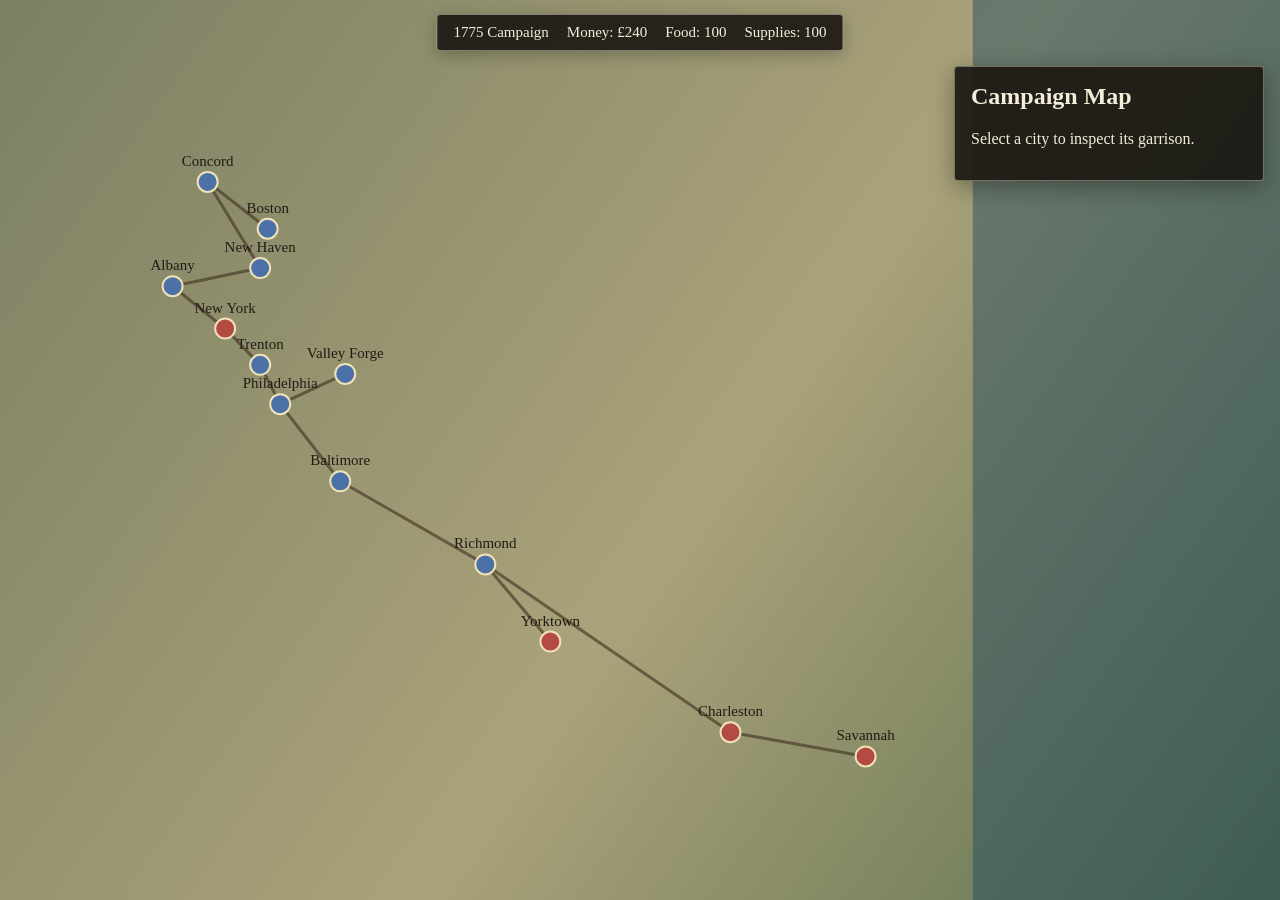
==== index.html @ 15ceb8cb "Create the complete Phase 1 browser RTS foundation" ====
<!doctype html>
<html lang="en">
<head>
  <meta charset="UTF-8">
  <meta name="viewport" content="width=device-width, initial-scale=1.0">
  <title>American Revolution RTS</title>
  <link rel="stylesheet" href="styles.css">
</head>
<body>
  <main id="game-shell">
    <canvas id="game-canvas" aria-label="American Revolution campaign map"></canvas>
    <div id="top-bar"></div>
    <aside id="city-panel"></aside>
  </main>
  <script type="module" src="src/main.js"></script>
</body>
</html>
---- styles.css ----
:root {
  color-scheme: dark;
  --ink: #1d1a14;
  --paper: #d8c69b;
  --american-blue: #4c70a8;
  --british-red: #b44b43;
}

* { box-sizing: border-box; }

body {
  margin: 0;
  overflow: hidden;
  background: #17130e;
  color: #f4edda;
  font-family: Georgia, "Times New Roman", serif;
}

#game-shell {
  position: relative;
  width: 100vw;
  height: 100vh;
}

canvas {
  display: block;
  width: 100%;
  height: 100%;
}

#top-bar {
  position: absolute;
  top: 14px;
  left: 50%;
  transform: translateX(-50%);
  display: flex;
  gap: 18px;
  padding: 9px 16px;
  border: 1px solid rgba(244,237,218,.45);
  border-radius: 4px;
  background: rgba(29,26,20,.92);
  font-size: 15px;
  box-shadow: 0 4px 16px rgba(0,0,0,.25);
}

#city-panel {
  position: absolute;
  right: 16px;
  top: 66px;
  width: 310px;
  max-height: calc(100vh - 82px);
  overflow-y: auto;
  padding: 16px;
  border: 1px solid rgba(244,237,218,.4);
  border-radius: 4px;
  background: rgba(29,26,20,.94);
  box-shadow: 0 6px 24px rgba(0,0,0,.35);
}

#city-panel h2, #city-panel h3 { margin-top: 0; }

button {
  margin: 3px 3px 3px 0;
  padding: 7px 10px;
  border: 1px solid #cbb98d;
  border-radius: 3px;
  background: #342f25;
  color: #fff9e8;
  font-family: inherit;
  cursor: pointer;
}

button:hover { background: #4a4334; }
button:disabled { opacity: .45; cursor: not-allowed; }

.garrison-row {
  display: flex;
  justify-content: space-between;
  border-bottom: 1px solid rgba(244,237,218,.12);
  padding: 5px 0;
}
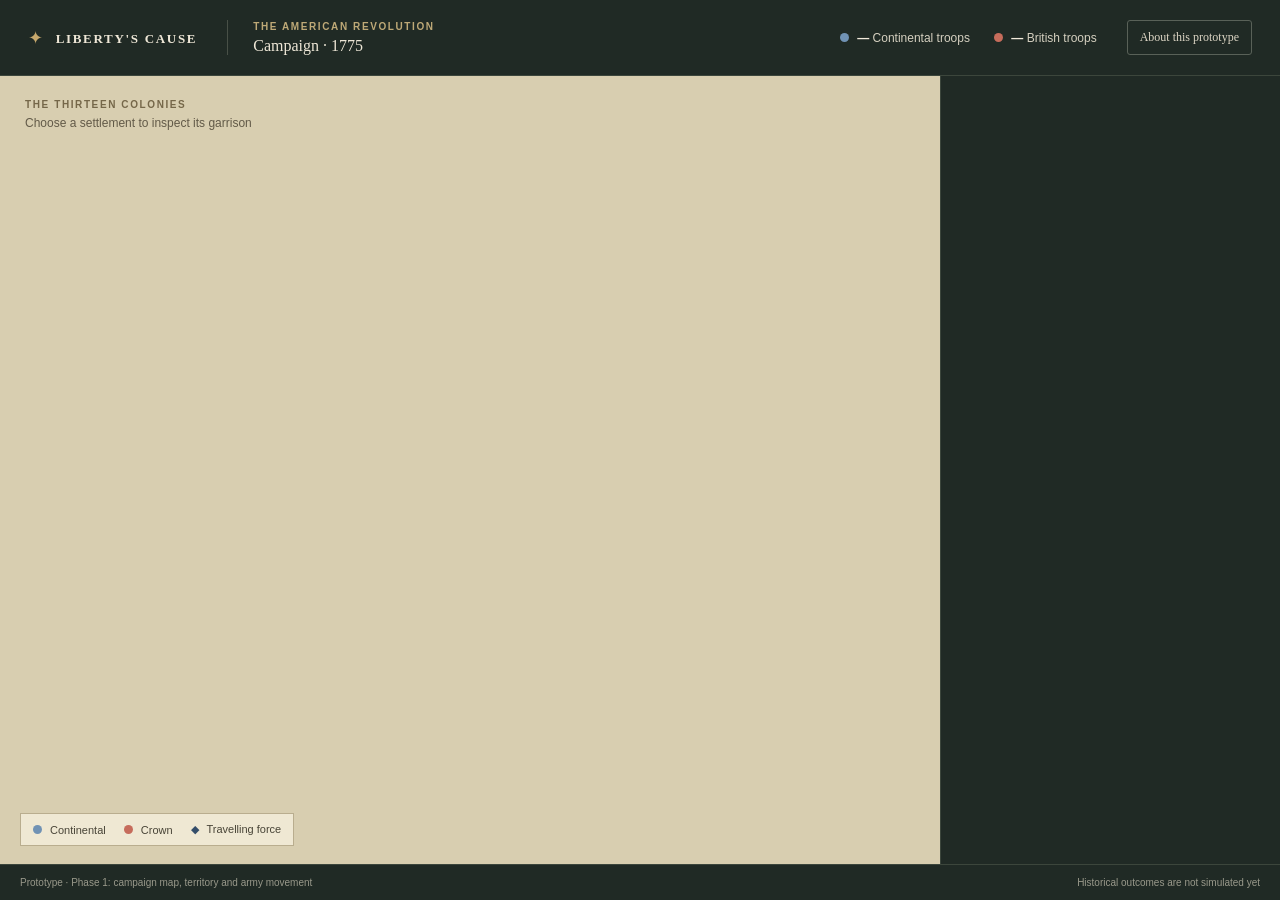
==== commit 6918e862: "Build Phase 1 campaign map and city-based army movement" ====
--- a/index.html
+++ b/index.html
@@ -3,15 +3,37 @@
 <head>
   <meta charset="UTF-8">
   <meta name="viewport" content="width=device-width, initial-scale=1.0">
-  <title>American Revolution RTS</title>
+  <meta name="theme-color" content="#18251f">
+  <meta name="description" content="A historical campaign map prototype for the American Revolutionary War.">
+  <title>Liberty's Cause — American Revolution RTS</title>
   <link rel="stylesheet" href="styles.css">
 </head>
 <body>
   <main id="game-shell">
-    <canvas id="game-canvas" aria-label="American Revolution campaign map"></canvas>
-    <div id="top-bar"></div>
-    <aside id="city-panel"></aside>
+    <header class="topbar">
+      <a class="wordmark" href="#" aria-label="Liberty's Cause home"><span class="wordmark-star">✦</span> LIBERTY'S CAUSE</a>
+      <div class="campaign-heading"><span class="eyebrow">THE AMERICAN REVOLUTION</span><strong>Campaign · 1775</strong></div>
+      <div class="campaign-stats"><span><i class="dot blue"></i> <b id="american-count">—</b> Continental troops</span><span><i class="dot red"></i> <b id="british-count">—</b> British troops</span></div>
+      <button id="history-button" class="quiet-button" type="button">About this prototype</button>
+    </header>
+    <section class="game-layout" aria-label="Campaign game">
+      <section class="map-wrap" aria-label="Campaign map">
+        <div class="map-caption"><span class="eyebrow">THE THIRTEEN COLONIES</span><span>Choose a settlement to inspect its garrison</span></div>
+        <canvas id="game-canvas" aria-label="Interactive campaign map of the eastern American colonies"></canvas>
+        <div class="map-legend"><span><i class="dot blue"></i> Continental</span><span><i class="dot red"></i> Crown</span><span><i class="army-key">◆</i> Travelling force</span></div>
+        <div id="toast" class="toast" role="status" aria-live="polite"></div>
+      </section>
+      <aside id="city-panel" class="side-panel" aria-live="polite"></aside>
+    </section>
+    <footer class="footer"><span>Prototype · Phase 1: campaign map, territory and army movement</span><span>Historical outcomes are not simulated yet</span></footer>
   </main>
-  <script type="module" src="src/main.js"></script>
+  <dialog id="about-dialog" class="about-dialog">
+    <form method="dialog"><button class="dialog-close" aria-label="Close">×</button></form>
+    <span class="eyebrow">DEVELOPMENT NOTE</span>
+    <h2>A new campaign begins</h2>
+    <p>This is the first playable foundation, built from scratch with browser-native HTML, CSS, JavaScript and Canvas. No game engine or external assets are needed, so it is quick to run and straightforward to expand.</p>
+    <p>Every settlement owns its own garrison. Transfers remove troops from the origin while they travel and add them to the destination only on arrival—there is no shared soldier pool. Enemy-held towns with defenders cannot yet be assaulted; tactical battles are a later development phase.</p>
+    <p class="history-note"><strong>Historical note:</strong> The starting map is a simplified, fictionalized campaign setup for playtesting, not a precise representation of control in 1775.</p>
+  </dialog>
 </body>
 </html>
--- a/styles.css
+++ b/styles.css
@@ -1,81 +1,62 @@
 :root {
-  color-scheme: dark;
-  --ink: #1d1a14;
-  --paper: #d8c69b;
-  --american-blue: #4c70a8;
-  --british-red: #b44b43;
+  font-family: Georgia, "Times New Roman", serif;
+  color: #eee7d7;
+  background: #18211e;
+  font-synthesis: none;
+  --ink: #1d2722;
+  --panel: #202a25;
+  --muted: #aaa996;
+  --paper: #e7dcc0;
+  --blue: #506f91;
+  --red: #a64e43;
+  --gold: #c6a86c;
 }
-
 * { box-sizing: border-box; }
-
-body {
-  margin: 0;
-  overflow: hidden;
-  background: #17130e;
-  color: #f4edda;
-  font-family: Georgia, "Times New Roman", serif;
-}
-
-#game-shell {
-  position: relative;
-  width: 100vw;
-  height: 100vh;
-}
-
-canvas {
-  display: block;
-  width: 100%;
-  height: 100%;
-}
-
-#top-bar {
-  position: absolute;
-  top: 14px;
-  left: 50%;
-  transform: translateX(-50%);
-  display: flex;
-  gap: 18px;
-  padding: 9px 16px;
-  border: 1px solid rgba(244,237,218,.45);
-  border-radius: 4px;
-  background: rgba(29,26,20,.92);
-  font-size: 15px;
-  box-shadow: 0 4px 16px rgba(0,0,0,.25);
-}
-
-#city-panel {
-  position: absolute;
-  right: 16px;
-  top: 66px;
-  width: 310px;
-  max-height: calc(100vh - 82px);
-  overflow-y: auto;
-  padding: 16px;
-  border: 1px solid rgba(244,237,218,.4);
-  border-radius: 4px;
-  background: rgba(29,26,20,.94);
-  box-shadow: 0 6px 24px rgba(0,0,0,.35);
-}
-
-#city-panel h2, #city-panel h3 { margin-top: 0; }
-
-button {
-  margin: 3px 3px 3px 0;
-  padding: 7px 10px;
-  border: 1px solid #cbb98d;
-  border-radius: 3px;
-  background: #342f25;
-  color: #fff9e8;
-  font-family: inherit;
-  cursor: pointer;
-}
-
-button:hover { background: #4a4334; }
-button:disabled { opacity: .45; cursor: not-allowed; }
-
-.garrison-row {
-  display: flex;
-  justify-content: space-between;
-  border-bottom: 1px solid rgba(244,237,218,.12);
-  padding: 5px 0;
-}
+body { margin: 0; min-width: 320px; min-height: 100vh; background: #18211e; }
+button, select { font: inherit; }
+button { color: inherit; }
+#game-shell { min-height: 100vh; display: flex; flex-direction: column; }
+.topbar { min-height: 76px; padding: 0 28px; display:flex; align-items:center; gap:30px; background:#202a25; border-bottom:1px solid #3c463c; }
+.wordmark { color:#eee7d7; text-decoration:none; white-space:nowrap; letter-spacing:.13em; font-size:13px; font-weight:bold; }
+.wordmark-star { color:var(--gold); font-size:18px; vertical-align:-1px; margin-right:6px; }
+.campaign-heading { padding-left:25px; border-left:1px solid #485047; display:flex; flex-direction:column; gap:4px; white-space:nowrap; }
+.eyebrow { color:#bea977; font: bold 10px/1.3 Arial,sans-serif; letter-spacing:.16em; }
+.campaign-heading strong { font-size:16px; font-weight:normal; }
+.campaign-stats { margin-left:auto; display:flex; gap:24px; color:#d5d0c0; font:12px Arial,sans-serif; white-space:nowrap; }
+.campaign-stats b { color:#f1eadb; }
+.dot { width:9px; height:9px; border-radius:50%; display:inline-block; margin-right:5px; }
+.dot.blue { background:#7092b4; }.dot.red { background:#c66c5b; }
+.quiet-button { background:transparent; border:1px solid #596158; color:#ddd6c5; padding:9px 12px; border-radius:3px; cursor:pointer; font-size:12px; white-space:nowrap; }
+.quiet-button:hover { border-color:var(--gold); }
+.game-layout { flex:1; min-height:540px; display:grid; grid-template-columns:minmax(0,1fr) 340px; }
+.map-wrap { position:relative; min-height:540px; overflow:hidden; background:#d8ceb0; }
+.map-caption { position:absolute; z-index:1; top:22px; left:25px; display:flex; flex-direction:column; gap:5px; color:#625a48; font:12px Arial,sans-serif; pointer-events:none; }
+.map-caption .eyebrow { color:#756749; }
+#game-canvas { display:block; width:100%; height:100%; min-height:540px; cursor:pointer; }
+.map-legend { position:absolute; bottom:18px; left:20px; display:flex; gap:18px; align-items:center; padding:9px 12px; background:rgba(242,235,216,.9); color:#484437; border:1px solid #b9ad8e; font:11px Arial,sans-serif; }
+.army-key { color:#344d69; font-style:normal; margin-right:5px; }
+.side-panel { background:#202a25; border-left:1px solid #3c463c; padding:24px 22px; overflow-y:auto; }
+.side-panel h1 { font-size:24px; font-weight:normal; margin:4px 0 8px; color:#f0e8d8; }
+.side-panel h2 { font-size:15px; font-weight:normal; color:#dbc99b; margin:23px 0 9px; padding-bottom:8px; border-bottom:1px solid #414a40; }
+.side-panel p { color:#c3c0b3; font:13px/1.55 Arial,sans-serif; }
+.side-panel .muted { color:#9b9d91; font-size:12px; }
+.owner-tag { display:inline-block; padding:5px 8px; border-radius:2px; margin:3px 0 14px; font: bold 10px Arial,sans-serif; letter-spacing:.12em; text-transform:uppercase; }
+.owner-tag.american { background:#354a5c; color:#c7d7e5; }.owner-tag.british { background:#573831; color:#f0c4b8; }
+.garrison-row { display:flex; justify-content:space-between; padding:9px 0; border-bottom:1px solid #364039; color:#d8d2c2; font:13px Arial,sans-serif; }
+.garrison-row strong { color:#f4ead3; }
+.panel-card { background:#29342d; padding:12px; border:1px solid #3d493e; margin:12px 0; }
+.panel-card label { display:block; color:#b9b8aa; font:11px Arial,sans-serif; margin-bottom:6px; }
+select, input[type="number"] { width:100%; background:#1b241f; border:1px solid #596254; color:#eee7d7; border-radius:2px; padding:8px; }
+.panel-button { width:100%; padding:10px 12px; margin-top:8px; background:#4d674f; border:1px solid #718069; border-radius:2px; cursor:pointer; text-align:center; }
+.panel-button:hover:not(:disabled) { background:#607c5f; }.panel-button.secondary { background:#334352; border-color:#586b7a; }
+.panel-button:disabled { opacity:.42; cursor:not-allowed; }
+.empty-state { padding-top:65px; }.empty-state .seal { font-size:38px; color:var(--gold); }
+.army-card { background:#2b3832; border-left:3px solid #718cac; margin:12px 0; padding:10px; font:12px/1.5 Arial,sans-serif; color:#ddd7c8; }
+.toast { position:absolute; z-index:2; left:50%; bottom:66px; transform:translate(-50%,10px); max-width:min(500px,90%); padding:11px 16px; background:#202a25; border:1px solid #a48d59; color:#f2e7cb; font:13px/1.4 Arial,sans-serif; opacity:0; transition:opacity .2s,transform .2s; pointer-events:none; }
+.toast.show { opacity:1; transform:translate(-50%,0); }
+.footer { min-height:36px; display:flex; justify-content:space-between; align-items:center; gap:12px; padding:0 20px; color:#99998b; background:#202a25; border-top:1px solid #3c463c; font:10px Arial,sans-serif; }
+.about-dialog { width:min(520px,calc(100% - 30px)); padding:30px; border:1px solid #81724f; background:#202a25; color:#eee7d7; box-shadow:0 18px 70px #0009; }
+.about-dialog::backdrop { background:#0d1410bd; }.about-dialog h2 { font-weight:normal; font-size:26px; margin:12px 0; }.about-dialog p { color:#c3c0b3; font:14px/1.65 Arial,sans-serif; }.about-dialog .history-note { border-top:1px solid #414a40; padding-top:12px; font-size:12px; }
+.dialog-close { float:right; border:0; background:none; color:#d9d0bc; font-size:25px; cursor:pointer; }
+@media (max-width:900px) { .topbar { padding:0 16px; gap:15px; }.campaign-stats { gap:10px; }.game-layout { grid-template-columns:minmax(0,1fr) 300px; } }
+@media (max-width:700px) { .topbar { min-height:unset; padding:12px; flex-wrap:wrap; gap:10px; }.campaign-heading { padding-left:12px; }.campaign-stats { order:3; width:100%; margin:0; }.quiet-button { margin-left:auto; }.game-layout { display:flex; flex-direction:column; }.map-wrap { min-height:420px; height:55vh; }.side-panel { min-height:320px; border-left:0; border-top:1px solid #3c463c; }.footer { align-items:flex-start; flex-direction:column; justify-content:center; padding:8px 12px; gap:4px; } }
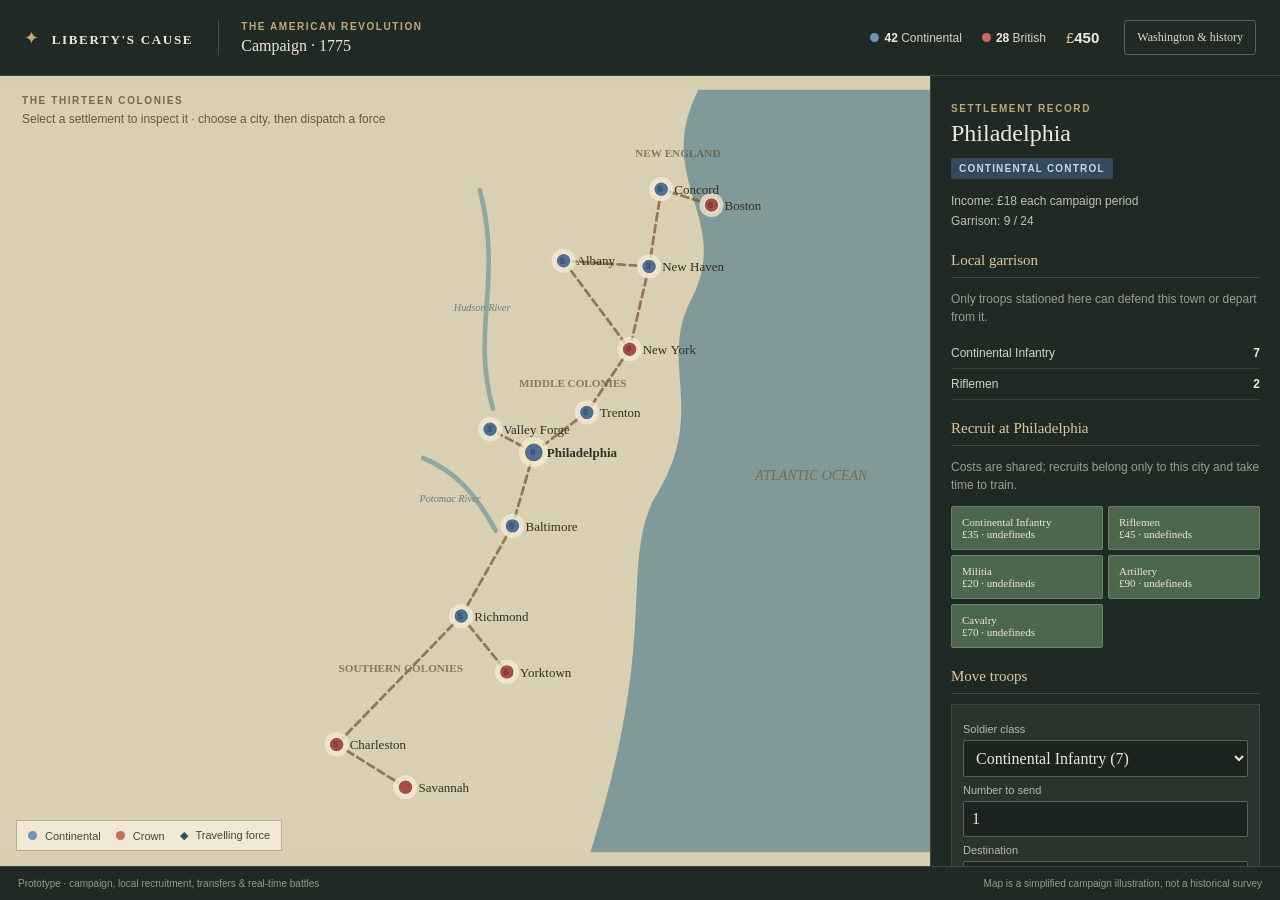
==== commit 1a89e011: "Expand the RTS into a playable campaign and tactical battle prototype" ====
--- a/index.html
+++ b/index.html
@@ -4,7 +4,7 @@
   <meta charset="UTF-8">
   <meta name="viewport" content="width=device-width, initial-scale=1.0">
   <meta name="theme-color" content="#18251f">
-  <meta name="description" content="A historical campaign map prototype for the American Revolutionary War.">
+  <meta name="description" content="A playable American Revolution real-time strategy campaign prototype.">
   <title>Liberty's Cause — American Revolution RTS</title>
   <link rel="stylesheet" href="styles.css">
 </head>
@@ -12,28 +12,33 @@
   <main id="game-shell">
     <header class="topbar">
       <a class="wordmark" href="#" aria-label="Liberty's Cause home"><span class="wordmark-star">✦</span> LIBERTY'S CAUSE</a>
-      <div class="campaign-heading"><span class="eyebrow">THE AMERICAN REVOLUTION</span><strong>Campaign · 1775</strong></div>
-      <div class="campaign-stats"><span><i class="dot blue"></i> <b id="american-count">—</b> Continental troops</span><span><i class="dot red"></i> <b id="british-count">—</b> British troops</span></div>
-      <button id="history-button" class="quiet-button" type="button">About this prototype</button>
+      <div class="campaign-heading"><span class="eyebrow">THE AMERICAN REVOLUTION</span><strong id="year-label">Campaign · 1775</strong></div>
+      <div class="campaign-stats">
+        <span><i class="dot blue"></i><b id="american-count">—</b> Continental</span>
+        <span><i class="dot red"></i><b id="british-count">—</b> British</span>
+        <span class="money-stat">£<b id="money-count">—</b></span>
+      </div>
+      <button id="history-button" class="quiet-button" type="button">Washington &amp; history</button>
     </header>
     <section class="game-layout" aria-label="Campaign game">
       <section class="map-wrap" aria-label="Campaign map">
-        <div class="map-caption"><span class="eyebrow">THE THIRTEEN COLONIES</span><span>Choose a settlement to inspect its garrison</span></div>
-        <canvas id="game-canvas" aria-label="Interactive campaign map of the eastern American colonies"></canvas>
-        <div class="map-legend"><span><i class="dot blue"></i> Continental</span><span><i class="dot red"></i> Crown</span><span><i class="army-key">◆</i> Travelling force</span></div>
+        <div class="map-caption"><span class="eyebrow" id="map-title">THE THIRTEEN COLONIES</span><span id="map-help">Select a settlement to inspect it · choose a city, then dispatch a force</span></div>
+        <canvas id="game-canvas" aria-label="Interactive campaign map and tactical battlefield"></canvas>
+        <div class="map-legend" id="map-legend"><span><i class="dot blue"></i> Continental</span><span><i class="dot red"></i> Crown</span><span><i class="army-key">◆</i> Travelling force</span></div>
         <div id="toast" class="toast" role="status" aria-live="polite"></div>
       </section>
       <aside id="city-panel" class="side-panel" aria-live="polite"></aside>
     </section>
-    <footer class="footer"><span>Prototype · Phase 1: campaign map, territory and army movement</span><span>Historical outcomes are not simulated yet</span></footer>
+    <footer class="footer"><span>Prototype · campaign, local recruitment, transfers &amp; real-time battles</span><span>Map is a simplified campaign illustration, not a historical survey</span></footer>
   </main>
   <dialog id="about-dialog" class="about-dialog">
     <form method="dialog"><button class="dialog-close" aria-label="Close">×</button></form>
-    <span class="eyebrow">DEVELOPMENT NOTE</span>
-    <h2>A new campaign begins</h2>
-    <p>This is the first playable foundation, built from scratch with browser-native HTML, CSS, JavaScript and Canvas. No game engine or external assets are needed, so it is quick to run and straightforward to expand.</p>
-    <p>Every settlement owns its own garrison. Transfers remove troops from the origin while they travel and add them to the destination only on arrival—there is no shared soldier pool. Enemy-held towns with defenders cannot yet be assaulted; tactical battles are a later development phase.</p>
-    <p class="history-note"><strong>Historical note:</strong> The starting map is a simplified, fictionalized campaign setup for playtesting, not a precise representation of control in 1775.</p>
+    <span class="eyebrow">HISTORY &amp; GAMEPLAY</span>
+    <h2>George Washington and the Revolution</h2>
+    <p>George Washington (1732–1799) served as commander-in-chief of the Continental Army from 1775. His leadership helped hold the revolutionary cause together through difficult campaigns, including the winter at Valley Forge, and the allied victory at Yorktown in 1781. He later became the first U.S. president.</p>
+    <p>Washington was also a slaveholder. His life and the Revolution's language of liberty existed in contradiction with the enslavement of people. This game should present that history honestly, not as an uncomplicated celebration.</p>
+    <p class="history-note"><strong>Prototype note:</strong> The campaign map and starting forces are simplified for play. This prototype currently includes recruiting, city transfers, unoccupied captures, and simple real-time battles; the broader historical campaign, events, upgrades, French allies, and detailed battle objectives remain future work.</p>
   </dialog>
+  <script type="module" src="src/main.js"></script>
 </body>
 </html>
--- a/styles.css
+++ b/styles.css
@@ -1,62 +1 @@
-:root {
-  font-family: Georgia, "Times New Roman", serif;
-  color: #eee7d7;
-  background: #18211e;
-  font-synthesis: none;
-  --ink: #1d2722;
-  --panel: #202a25;
-  --muted: #aaa996;
-  --paper: #e7dcc0;
-  --blue: #506f91;
-  --red: #a64e43;
-  --gold: #c6a86c;
-}
-* { box-sizing: border-box; }
-body { margin: 0; min-width: 320px; min-height: 100vh; background: #18211e; }
-button, select { font: inherit; }
-button { color: inherit; }
-#game-shell { min-height: 100vh; display: flex; flex-direction: column; }
-.topbar { min-height: 76px; padding: 0 28px; display:flex; align-items:center; gap:30px; background:#202a25; border-bottom:1px solid #3c463c; }
-.wordmark { color:#eee7d7; text-decoration:none; white-space:nowrap; letter-spacing:.13em; font-size:13px; font-weight:bold; }
-.wordmark-star { color:var(--gold); font-size:18px; vertical-align:-1px; margin-right:6px; }
-.campaign-heading { padding-left:25px; border-left:1px solid #485047; display:flex; flex-direction:column; gap:4px; white-space:nowrap; }
-.eyebrow { color:#bea977; font: bold 10px/1.3 Arial,sans-serif; letter-spacing:.16em; }
-.campaign-heading strong { font-size:16px; font-weight:normal; }
-.campaign-stats { margin-left:auto; display:flex; gap:24px; color:#d5d0c0; font:12px Arial,sans-serif; white-space:nowrap; }
-.campaign-stats b { color:#f1eadb; }
-.dot { width:9px; height:9px; border-radius:50%; display:inline-block; margin-right:5px; }
-.dot.blue { background:#7092b4; }.dot.red { background:#c66c5b; }
-.quiet-button { background:transparent; border:1px solid #596158; color:#ddd6c5; padding:9px 12px; border-radius:3px; cursor:pointer; font-size:12px; white-space:nowrap; }
-.quiet-button:hover { border-color:var(--gold); }
-.game-layout { flex:1; min-height:540px; display:grid; grid-template-columns:minmax(0,1fr) 340px; }
-.map-wrap { position:relative; min-height:540px; overflow:hidden; background:#d8ceb0; }
-.map-caption { position:absolute; z-index:1; top:22px; left:25px; display:flex; flex-direction:column; gap:5px; color:#625a48; font:12px Arial,sans-serif; pointer-events:none; }
-.map-caption .eyebrow { color:#756749; }
-#game-canvas { display:block; width:100%; height:100%; min-height:540px; cursor:pointer; }
-.map-legend { position:absolute; bottom:18px; left:20px; display:flex; gap:18px; align-items:center; padding:9px 12px; background:rgba(242,235,216,.9); color:#484437; border:1px solid #b9ad8e; font:11px Arial,sans-serif; }
-.army-key { color:#344d69; font-style:normal; margin-right:5px; }
-.side-panel { background:#202a25; border-left:1px solid #3c463c; padding:24px 22px; overflow-y:auto; }
-.side-panel h1 { font-size:24px; font-weight:normal; margin:4px 0 8px; color:#f0e8d8; }
-.side-panel h2 { font-size:15px; font-weight:normal; color:#dbc99b; margin:23px 0 9px; padding-bottom:8px; border-bottom:1px solid #414a40; }
-.side-panel p { color:#c3c0b3; font:13px/1.55 Arial,sans-serif; }
-.side-panel .muted { color:#9b9d91; font-size:12px; }
-.owner-tag { display:inline-block; padding:5px 8px; border-radius:2px; margin:3px 0 14px; font: bold 10px Arial,sans-serif; letter-spacing:.12em; text-transform:uppercase; }
-.owner-tag.american { background:#354a5c; color:#c7d7e5; }.owner-tag.british { background:#573831; color:#f0c4b8; }
-.garrison-row { display:flex; justify-content:space-between; padding:9px 0; border-bottom:1px solid #364039; color:#d8d2c2; font:13px Arial,sans-serif; }
-.garrison-row strong { color:#f4ead3; }
-.panel-card { background:#29342d; padding:12px; border:1px solid #3d493e; margin:12px 0; }
-.panel-card label { display:block; color:#b9b8aa; font:11px Arial,sans-serif; margin-bottom:6px; }
-select, input[type="number"] { width:100%; background:#1b241f; border:1px solid #596254; color:#eee7d7; border-radius:2px; padding:8px; }
-.panel-button { width:100%; padding:10px 12px; margin-top:8px; background:#4d674f; border:1px solid #718069; border-radius:2px; cursor:pointer; text-align:center; }
-.panel-button:hover:not(:disabled) { background:#607c5f; }.panel-button.secondary { background:#334352; border-color:#586b7a; }
-.panel-button:disabled { opacity:.42; cursor:not-allowed; }
-.empty-state { padding-top:65px; }.empty-state .seal { font-size:38px; color:var(--gold); }
-.army-card { background:#2b3832; border-left:3px solid #718cac; margin:12px 0; padding:10px; font:12px/1.5 Arial,sans-serif; color:#ddd7c8; }
-.toast { position:absolute; z-index:2; left:50%; bottom:66px; transform:translate(-50%,10px); max-width:min(500px,90%); padding:11px 16px; background:#202a25; border:1px solid #a48d59; color:#f2e7cb; font:13px/1.4 Arial,sans-serif; opacity:0; transition:opacity .2s,transform .2s; pointer-events:none; }
-.toast.show { opacity:1; transform:translate(-50%,0); }
-.footer { min-height:36px; display:flex; justify-content:space-between; align-items:center; gap:12px; padding:0 20px; color:#99998b; background:#202a25; border-top:1px solid #3c463c; font:10px Arial,sans-serif; }
-.about-dialog { width:min(520px,calc(100% - 30px)); padding:30px; border:1px solid #81724f; background:#202a25; color:#eee7d7; box-shadow:0 18px 70px #0009; }
-.about-dialog::backdrop { background:#0d1410bd; }.about-dialog h2 { font-weight:normal; font-size:26px; margin:12px 0; }.about-dialog p { color:#c3c0b3; font:14px/1.65 Arial,sans-serif; }.about-dialog .history-note { border-top:1px solid #414a40; padding-top:12px; font-size:12px; }
-.dialog-close { float:right; border:0; background:none; color:#d9d0bc; font-size:25px; cursor:pointer; }
-@media (max-width:900px) { .topbar { padding:0 16px; gap:15px; }.campaign-stats { gap:10px; }.game-layout { grid-template-columns:minmax(0,1fr) 300px; } }
-@media (max-width:700px) { .topbar { min-height:unset; padding:12px; flex-wrap:wrap; gap:10px; }.campaign-heading { padding-left:12px; }.campaign-stats { order:3; width:100%; margin:0; }.quiet-button { margin-left:auto; }.game-layout { display:flex; flex-direction:column; }.map-wrap { min-height:420px; height:55vh; }.side-panel { min-height:320px; border-left:0; border-top:1px solid #3c463c; }.footer { align-items:flex-start; flex-direction:column; justify-content:center; padding:8px 12px; gap:4px; } }
+:root{font-family:Georgia,"Times New Roman",serif;color:#eee7d7;background:#18211e;font-synthesis:none;--panel:#202a25;--muted:#aaa996;--blue:#506f91;--red:#a64e43;--gold:#c6a86c}*{box-sizing:border-box}body{margin:0;min-width:320px;min-height:100vh;background:#18211e}button,select,input{font:inherit}button{color:inherit}#game-shell{height:100vh;min-height:620px;display:flex;flex-direction:column}.topbar{min-height:76px;padding:0 24px;display:flex;align-items:center;gap:25px;background:#202a25;border-bottom:1px solid #3c463c}.wordmark{color:#eee7d7;text-decoration:none;white-space:nowrap;letter-spacing:.13em;font-size:13px;font-weight:bold}.wordmark-star{color:var(--gold);font-size:18px;margin-right:6px}.campaign-heading{padding-left:22px;border-left:1px solid #485047;display:flex;flex-direction:column;gap:4px;white-space:nowrap}.eyebrow{color:#bea977;font:bold 10px/1.3 Arial,sans-serif;letter-spacing:.16em}.campaign-heading strong{font-size:16px;font-weight:normal}.campaign-stats{margin-left:auto;display:flex;gap:20px;align-items:center;color:#d5d0c0;font:12px Arial,sans-serif;white-space:nowrap}.campaign-stats b{color:#f1eadb}.money-stat{font-size:15px;color:#d6bd7f}.dot{width:9px;height:9px;border-radius:50%;display:inline-block;margin-right:5px}.dot.blue{background:#7092b4}.dot.red{background:#c66c5b}.quiet-button{background:transparent;border:1px solid #596158;color:#ddd6c5;padding:9px 12px;border-radius:3px;cursor:pointer;font-size:12px;white-space:nowrap}.quiet-button:hover{border-color:var(--gold)}.game-layout{flex:1;min-height:0;display:grid;grid-template-columns:minmax(0,1fr) 350px}.map-wrap{position:relative;min-width:0;min-height:0;overflow:hidden;background:#d8ceb0}#game-canvas{position:absolute;inset:0;display:block;width:100%;height:100%;cursor:crosshair}.map-caption{position:absolute;z-index:1;top:18px;left:22px;display:flex;flex-direction:column;gap:5px;color:#625a48;font:12px Arial,sans-serif;pointer-events:none}.map-caption .eyebrow{color:#756749}.map-legend{position:absolute;z-index:1;bottom:15px;left:16px;display:flex;gap:15px;align-items:center;padding:8px 11px;background:rgba(242,235,216,.92);color:#484437;border:1px solid #b9ad8e;font:11px Arial,sans-serif;pointer-events:none}.army-key{color:#344d69;font-style:normal;margin-right:5px}.side-panel{background:#202a25;border-left:1px solid #3c463c;padding:22px 20px;overflow-y:auto}.side-panel h1{font-size:24px;font-weight:normal;margin:4px 0 8px;color:#f0e8d8}.side-panel h2{font-size:15px;font-weight:normal;color:#dbc99b;margin:20px 0 9px;padding-bottom:8px;border-bottom:1px solid #414a40}.side-panel p{color:#c3c0b3;font:13px/1.5 Arial,sans-serif}.side-panel .muted{color:#9b9d91;font-size:12px}.owner-tag{display:inline-block;padding:5px 8px;border-radius:2px;margin:3px 0 12px;font:bold 10px Arial,sans-serif;letter-spacing:.12em;text-transform:uppercase}.owner-tag.american{background:#354a5c;color:#c7d7e5}.owner-tag.british{background:#573831;color:#f0c4b8}.garrison-row{display:flex;justify-content:space-between;padding:8px 0;border-bottom:1px solid #364039;color:#d8d2c2;font:12px Arial,sans-serif}.garrison-row strong{color:#f4ead3}.panel-card{background:#29342d;padding:11px;border:1px solid #3d493e;margin:10px 0}.panel-card label{display:block;color:#b9b8aa;font:11px Arial,sans-serif;margin:7px 0 5px}select,input[type=number]{width:100%;background:#1b241f;border:1px solid #596254;color:#eee7d7;border-radius:2px;padding:8px}.panel-button,.recruit-button{width:100%;padding:9px 10px;margin-top:7px;background:#4d674f;border:1px solid #718069;border-radius:2px;cursor:pointer;text-align:left;font-size:12px}.panel-button:hover:not(:disabled),.recruit-button:hover:not(:disabled){background:#607c5f}.panel-button.secondary{background:#334352;border-color:#586b7a}.panel-button.danger{background:#71443a;border-color:#9c6555}.panel-button:disabled,.recruit-button:disabled{opacity:.42;cursor:not-allowed}.recruit-grid{display:grid;grid-template-columns:1fr 1fr;gap:5px}.recruit-button{margin:0;font-size:11px}.city-meta{font:12px/1.7 Arial,sans-serif;color:#c3c0b3}.army-card{background:#2b3832;border-left:3px solid #718cac;margin:9px 0;padding:9px;font:12px/1.5 Arial,sans-serif;color:#ddd7c8}.empty-state{padding-top:55px}.empty-state .seal{font-size:38px;color:var(--gold)}.toast{position:absolute;z-index:3;left:50%;bottom:58px;transform:translate(-50%,10px);max-width:min(520px,90%);padding:11px 16px;background:#202a25;border:1px solid #a48d59;color:#f2e7cb;font:13px/1.4 Arial,sans-serif;opacity:0;transition:opacity .2s,transform .2s;pointer-events:none}.toast.show{opacity:1;transform:translate(-50%,0)}.footer{min-height:34px;display:flex;justify-content:space-between;align-items:center;gap:12px;padding:0 18px;color:#99998b;background:#202a25;border-top:1px solid #3c463c;font:10px Arial,sans-serif}.about-dialog{width:min(540px,calc(100% - 30px));padding:30px;border:1px solid #81724f;background:#202a25;color:#eee7d7;box-shadow:0 18px 70px #0009}.about-dialog::backdrop{background:#0d1410bd}.about-dialog h2{font-weight:normal;font-size:26px;margin:12px 0}.about-dialog p{color:#c3c0b3;font:14px/1.65 Arial,sans-serif}.about-dialog .history-note{border-top:1px solid #414a40;padding-top:12px;font-size:12px}.dialog-close{float:right;border:0;background:none;color:#d9d0bc;font-size:25px;cursor:pointer}.battle-status{font:12px/1.6 Arial,sans-serif;color:#d7d1c2}.unit-health{height:6px;background:#493a32;margin:5px 0 10px}.unit-health span{height:100%;display:block;background:#7c9a70}.map-wrap.battle-mode #game-canvas{cursor:crosshair}@media(max-width:980px){.topbar{padding:0 14px;gap:12px}.campaign-heading{padding-left:12px}.campaign-stats{gap:10px}.game-layout{grid-template-columns:minmax(0,1fr) 315px}}@media(max-width:740px){#game-shell{height:auto;min-height:100vh}.topbar{min-height:unset;padding:12px;flex-wrap:wrap;gap:9px}.campaign-heading{padding-left:10px}.campaign-stats{order:3;width:100%;margin:0}.quiet-button{margin-left:auto}.game-layout{display:flex;flex-direction:column;min-height:0}.map-wrap{height:58vh;min-height:400px}.side-panel{min-height:360px;border-left:0;border-top:1px solid #3c463c}.footer{align-items:flex-start;flex-direction:column;justify-content:center;padding:8px 12px;gap:4px}}@media(max-width:430px){.wordmark{font-size:11px}.campaign-heading strong{font-size:13px}.eyebrow{font-size:9px}.map-caption{top:12px;left:12px;font-size:10px}.map-legend{gap:8px;font-size:10px;left:8px;bottom:8px}}
